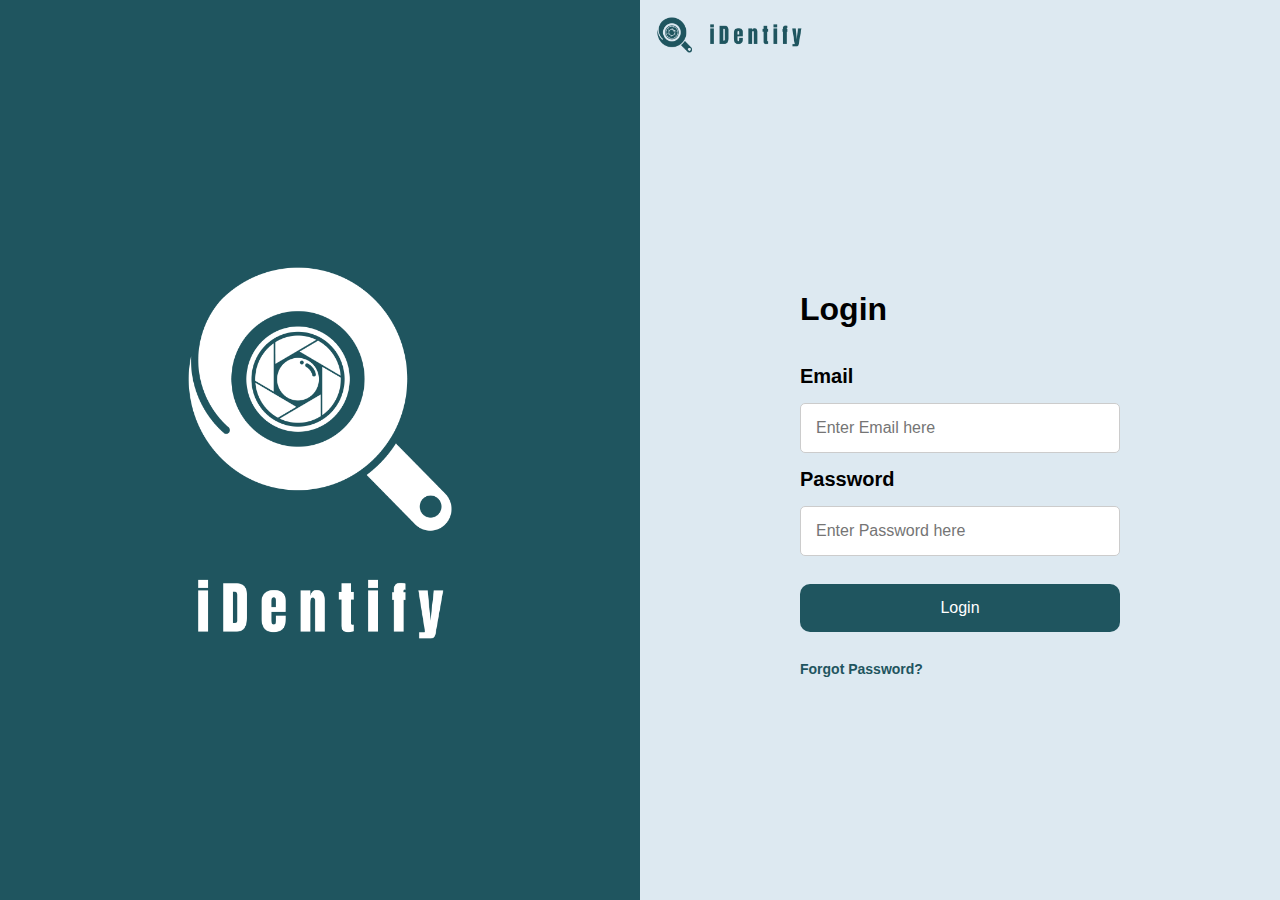
==== index.html @ b33ad768 "Initial Commit" ====
<!DOCTYPE html>
<html lang="en">
  <head>
    <meta charset="UTF-8" />
    <meta name="viewport" content="width=device-width, initial-scale=1.0" />
    <title>iDentify</title>

    <link rel="stylesheet" href="style.css" />
  </head>
  <body>
    <div class="left-container">
      <img
        class="logo-big"
        src="assets/images/logo_text_under_light.png"
        alt="iDentify logo"
      />
    </div>

    <div class="right-container">
      <img
        class="logo_small"
        src="assets/images/logo_text_side_dark.png"
        alt="iDentify logo"
      />

      <form class="login-form" action="">
        <div class="login-container">
          <h1>Login</h1>

          <h2>Email</h2>

          <input type="email" placeholder="Enter Email here"/>

          <h2>Password</h2>

          <input type="password" placeholder="Enter Password here"/>

          <br />

          <button>Login</button>

          <a href="">Forgot Password?</a>
        </div>
      </form>
    </div>
  </body>
</html>
---- style.css ----
body {
  font-family: "Roboto", sans-serif;
  margin: 0px;
  padding: 0px;
  display: flex;
  align-items: center;
  overflow: hidden;
}

.left-container {
  height: 100vh;
  background-color: #1f555f;
  flex: 1;
  display: flex;
  flex-direction: column;
  align-items: center;
  justify-content: center;
  overflow: hidden;
}

.logo-big {
  height: 25em;
}

.right-container {
  height: 100vh;
  background-color: #dde9f1;
  flex: 1;
  display: flex;
  flex-direction: column;
  overflow: hidden;
}

.logo_small {
  height: auto;
  width: 200px;
}

.login-form {
  margin-top: 200px;
  display: flex;
  flex-direction: column;
  align-items: center;
  justify-content: center;
}

.login-container {
  width: 50%;
  display: flex;
  flex-direction: column;
}

.login-container > h2 {
  line-height: 100%;
  font-size: 20px;
  display: inline-block;
}

.login-container > input {
  padding: 15px;
  border: 1px solid #ccc;
  border-radius: 5px;
  font-size: 16px;
}

.login-container > button {
  background-color: #1f555f;
  color: white;
  padding: 15px;
  border: 0px;
  border-radius: 10px;
  font-size: 16px;
  margin: 10px 0px;
  cursor: pointer;
}

.login-container > a {
  line-height: 100%;
  font-size: 14px;
  display: inline-block;
  font-weight: bold;
  margin-top: 20px;
  color: #1f555f;
  cursor: pointer;
  text-decoration: none;
}
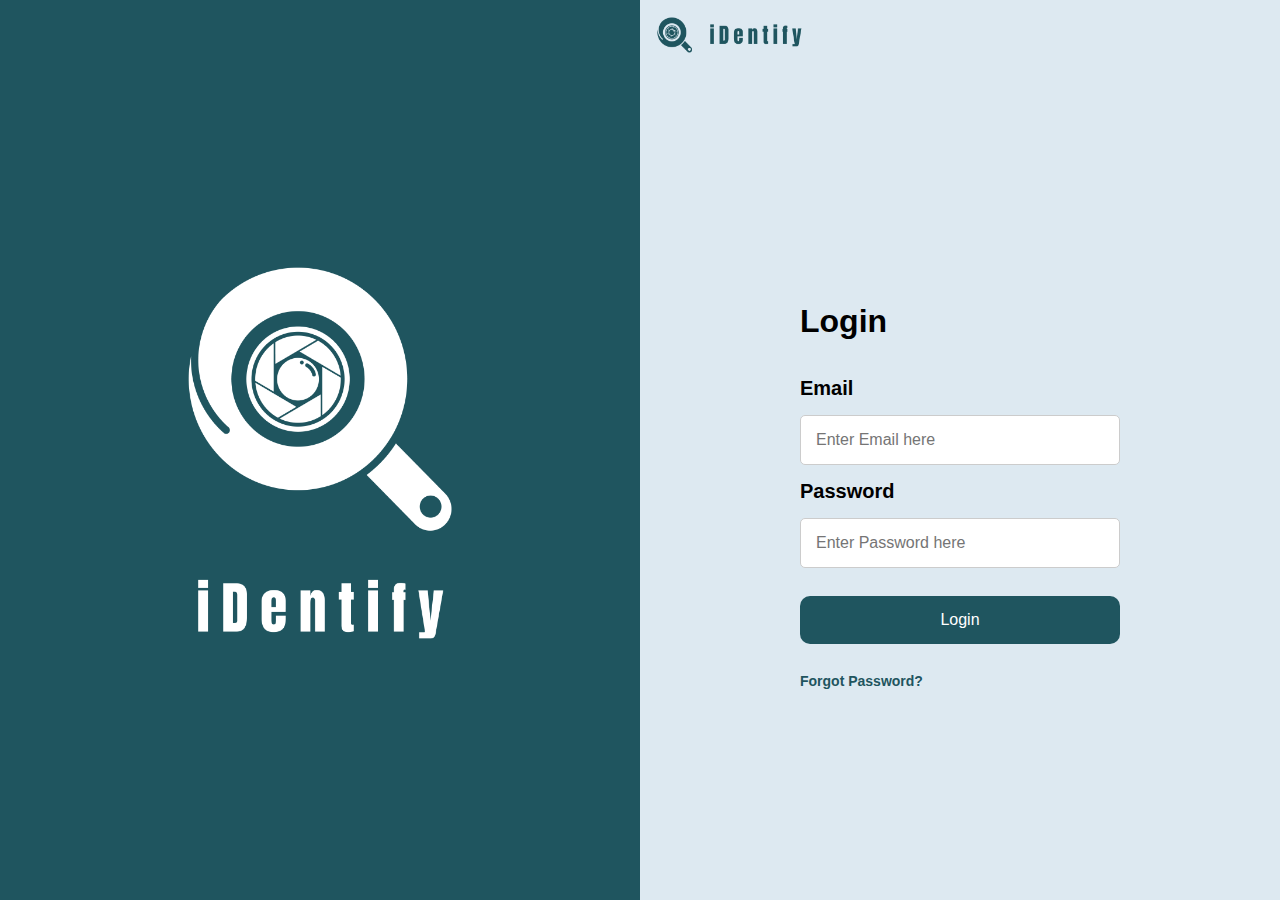
==== commit 287b492a: "added icon" ====
--- a/index.html
+++ b/index.html
@@ -4,6 +4,8 @@
     <meta charset="UTF-8" />
     <meta name="viewport" content="width=device-width, initial-scale=1.0" />
     <title>iDentify</title>
+
+    <link rel="icon" href="/assets/images/logo_dark.png" />
 
     <link rel="stylesheet" href="style.css" />
   </head>
--- a/style.css
+++ b/style.css
@@ -28,6 +28,7 @@
   flex: 1;
   display: flex;
   flex-direction: column;
+  justify-content: center;
   overflow: hidden;
 }
 
@@ -37,7 +38,8 @@
 }
 
 .login-form {
-  margin-top: 200px;
+  width: 100%;
+  margin: auto;
   display: flex;
   flex-direction: column;
   align-items: center;
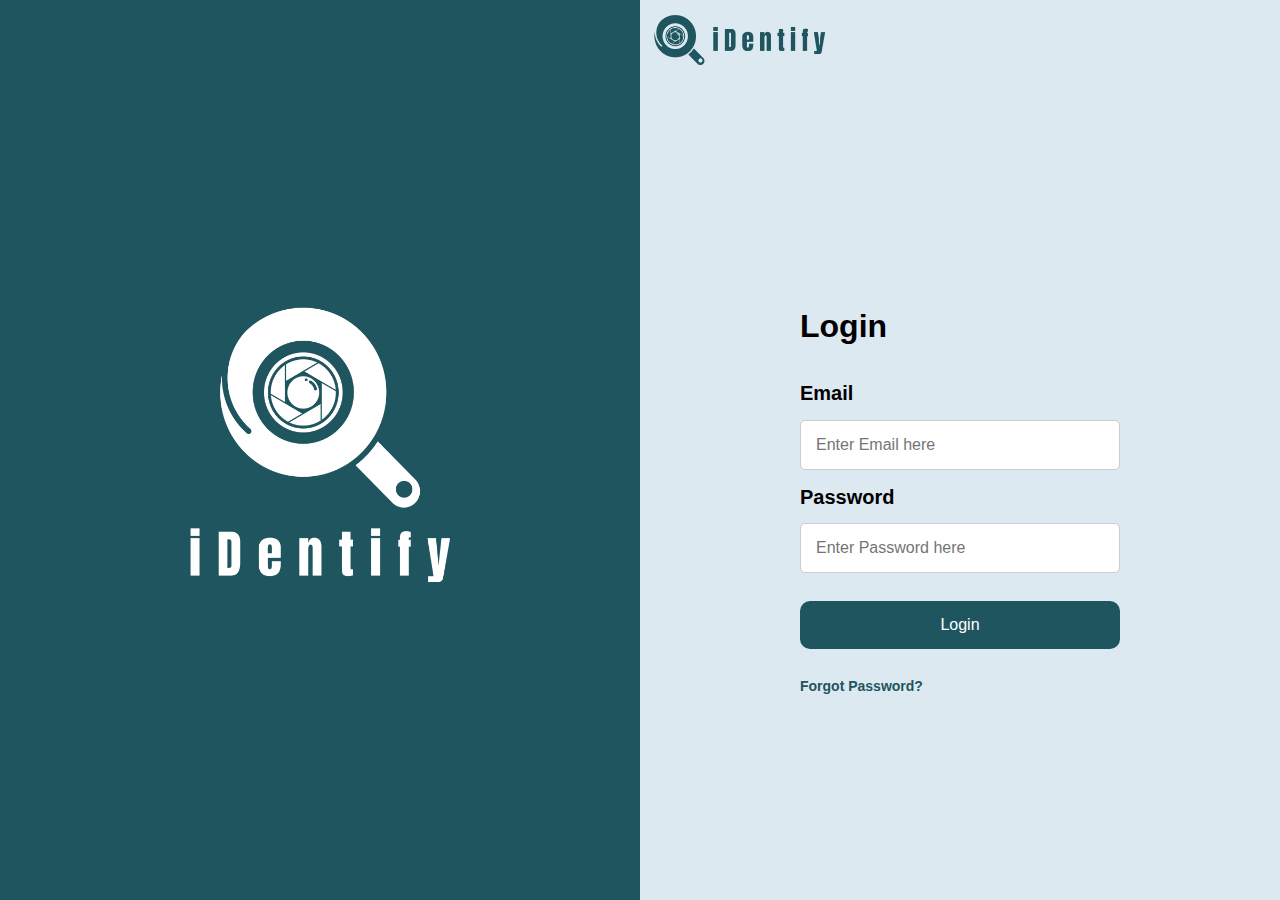
==== commit 476393c8: "update" ====
--- a/index.html
+++ b/index.html
@@ -7,7 +7,7 @@
 
     <link rel="icon" href="/assets/images/logo_dark.png" />
 
-    <link rel="stylesheet" href="style.css" />
+    <link rel="stylesheet" href="./index_style.css" />
   </head>
   <body>
     <div class="left-container">
@@ -25,7 +25,7 @@
         alt="iDentify logo"
       />
 
-      <form class="login-form" action="">
+      <form class="login-form" action="./find.html">
         <div class="login-container">
           <h1>Login</h1>
 
@@ -41,7 +41,7 @@
 
           <button>Login</button>
 
-          <a href="">Forgot Password?</a>
+          <a href="./dashboard.html">Forgot Password?</a>
         </div>
       </form>
     </div>
--- a/index_style.css
+++ b/index_style.css
@@ -0,0 +1,111 @@
+body {
+  font-family: "Roboto", sans-serif;
+  margin: 0px;
+  padding: 0px;
+  display: flex;
+  align-items: center;
+  overflow: hidden;
+}
+
+.left-container {
+  height: 100vh;
+  background-color: #1f555f;
+  flex: 1;
+  display: flex;
+  flex-direction: column;
+  align-items: center;
+  justify-content: center;
+  overflow: hidden;
+}
+
+.logo-big {
+  height: 25em;
+}
+
+.right-container {
+  height: 100vh;
+  background-color: #dde9f1;
+  flex: 1;
+  display: flex;
+  flex-direction: column;
+  align-items: center;
+  justify-content: center;
+  overflow: hidden;
+}
+
+.logo_small {
+  align-self: flex-start;
+  height: auto;
+  width: 200px;
+}
+
+.login-form {
+  width: 100%;
+  margin: auto;
+  display: flex;
+  flex-direction: column;
+  align-items: center;
+  justify-content: center;
+  justify-self: center;
+  align-self: center;
+}
+
+.login-container {
+  width: 50%;
+  display: flex;
+  flex-direction: column;
+}
+
+.login-container > h2 {
+  line-height: 100%;
+  font-size: 20px;
+  display: inline-block;
+}
+
+.login-container > input {
+  padding: 15px;
+  border: 1px solid #ccc;
+  border-radius: 5px;
+  font-size: 16px;
+}
+
+.login-container > button {
+  background-color: #1f555f;
+  color: white;
+  padding: 15px;
+  border: 0px;
+  border-radius: 10px;
+  font-size: 16px;
+  margin: 10px 0px;
+  cursor: pointer;
+}
+
+.login-container > a {
+  line-height: 100%;
+  font-size: 14px;
+  display: inline-block;
+  font-weight: bold;
+  margin-top: 20px;
+  color: #1f555f;
+  cursor: pointer;
+  text-decoration: none;
+}
+
+
+@media (max-width: 1200px) {
+  .logo-big {
+    height: 20em;
+  }
+}
+
+@media (max-width: 800px) {
+  .logo-big {
+    height: 15em;
+  }
+}
+
+@media (max-width: 400px) {
+  .logo-big {
+    height: 10em;
+  }
+}